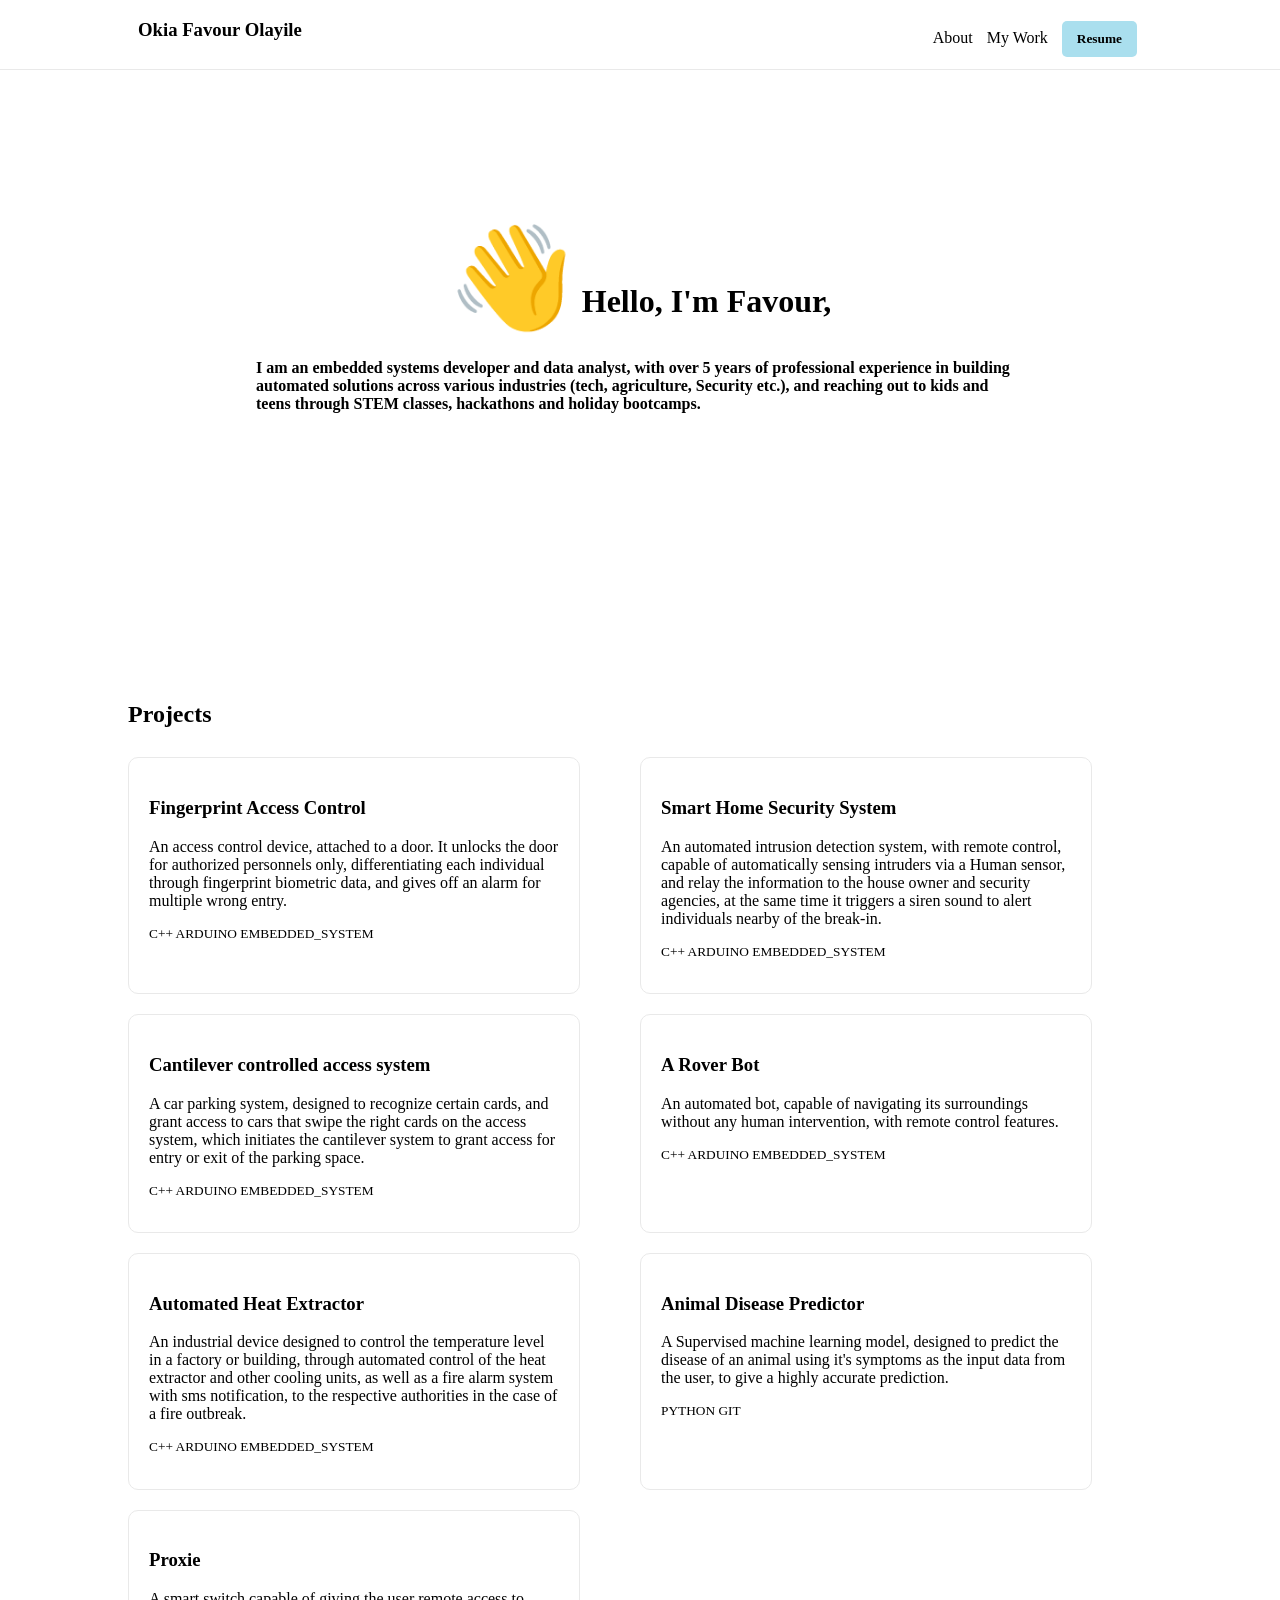
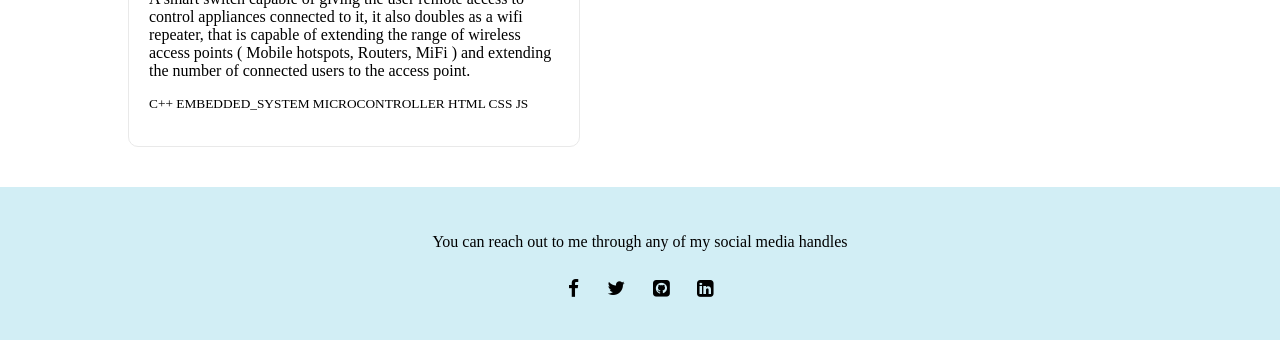
==== index.html @ 325d1ce6 "Bear minimum portfolio design" ====
<!DOCTYPE html>
<html lang="en">
<head>
    <meta charset="UTF-8">
    <meta http-equiv="X-UA-Compatible" content="IE=edge">
    <meta name="viewport" content="width=device-width, initial-scale=1.0">
    <title>Favour_Okia</title>
    <link rel="stylesheet" href="Css/stylesheet.css">
    <link rel="stylesheet" href="https://cdnjs.cloudflare.com/ajax/libs/font-awesome/4.7.0/css/font-awesome.min.css">
</head>
<body>
    <header>
        <nav>
            <div class="name">
                <h3>Okia Favour Olayile</h3>
            </div>
            <div class="cv">
                <ul>
                    <li><a href="https://www.linkedin.com/in/favour-okia-543a41171" target="_blank">About</a>  </li>
                    <li><a href="#project"> My Work</a> </li>
                    <li><button><a href="https://drive.google.com/file/d/12xyDOzSo4CTVZpITTt6WLTFbipsS4ER_/view?usp=drivesdk" target="_blank" rel="noopener noreferrer">
                        <b>Resume</b></a></button></li><a href="http://" target="_blank" rel="noopener noreferrer"></a>
                </ul>
                
            </div>
        </nav>
    </header>
    <main>
        <div class="main">
            <center><h1> <p class="emoji">&#128075</p> <b>Hello, I'm Favour,</b></h1></center>
            <h4> 
                I am an embedded systems developer and data analyst, with over 5 years of professional experience in building automated solutions across various industries (tech, agriculture, Security etc.), and reaching out to kids and teens through STEM classes, hackathons and holiday bootcamps.
            </h4>
        </div>
        <div id="project">
            <h2><b>Projects</b></h2>
            
            <div class="items">
                <div class="item">
                    <h3> Fingerprint Access Control </h3>
                    <span class="text">
                        <p> 
                            An access control device, attached to a door. It unlocks the door for authorized personnels only, differentiating each individual through fingerprint biometric data, and gives off an alarm for multiple wrong entry.
                        </p>
                    </span>
                    <span class="tools">
                        <p> C++ ARDUINO EMBEDDED_SYSTEM </p>
                    </span>
                </div>

                <div class="item">
                    <h3> Smart Home Security System </h3>
                    <span class="text">
                        <p> 
                            An automated intrusion detection system, with remote control, capable of automatically sensing intruders via a Human sensor, and relay the information to the house owner and security agencies, at the same time it triggers a siren sound to alert individuals nearby of the break-in.
                        </p>
                    </span>
                    <span class="tools">
                        <p> C++ ARDUINO EMBEDDED_SYSTEM </p>
                    </span>
                </div>

                <div class="item">
                    <h3> Cantilever controlled access system </h3>
                    <span class="text">
                        <p> 
                            A car parking system, designed to recognize certain cards, and grant access to cars that swipe the right cards on the access system, which initiates the cantilever system to grant access for entry or exit of the parking space.
                        </p>
                    </span>
                    <span class="tools">
                        <p> C++ ARDUINO EMBEDDED_SYSTEM </p>
                    </span>
                </div>

                <div class="item">
                    <h3> A Rover Bot </h3>
                    <span class="text">
                        <p> 
                            An automated bot, capable of navigating its surroundings without any human intervention, with remote control features.
                        </p>
                    </span>
                    <span class="tools">
                        <p> C++ ARDUINO EMBEDDED_SYSTEM </p>
                    </span>
                </div>

                <div class="item">
                    <h3> Automated Heat Extractor </h3>
                    <span class="text">
                        <p> 
                            An industrial device designed to control the temperature level in a factory or building, through automated control of the heat extractor and other cooling units, as well as a fire alarm system with sms notification, to the respective authorities in the case of a fire outbreak.
                        </p>
                    </span>
                    <span class="tools">
                        <p> C++ ARDUINO EMBEDDED_SYSTEM </p>
                    </span>
                </div>

                <div class="item">
                    <h3> Animal Disease Predictor </h3>
                    <span class="text">
                        <p> 
                            A Supervised machine learning model, designed to predict the disease of an animal using it's symptoms as the input data from the user, to give a highly accurate prediction.  
                        </p>
                    </span>
                    <span class="tools">
                        <p> PYTHON GIT </p>
                    </span>
                </div>

                <div class="item">
                    <h3> Proxie </h3>
                    <span class="text">
                        <p> 
                            A smart switch capable of giving the user remote access to control appliances connected to it, it also doubles as a wifi repeater, that is capable of extending the range of wireless access points ( Mobile hotspots, Routers, MiFi ) and extending the number of connected users to the access point.
                        </p>
                    </span>
                    <span class="tools">
                        <p> C++ EMBEDDED_SYSTEM MICROCONTROLLER HTML CSS JS </p>
                    </span>
                </div>
            </div>
        </div>
    </main>
    <footer> 
        <center>
            <p> You can reach out to me through any of my social media handles </p>
            <span class="icons">
                <a href="https://facebook.com/okia.favour" class="fa fa-facebook" target="_blank"></a>
                <a href="https://twitter.com/FavourOkia" class="fa fa-twitter" target="_blank"></a>
                <a href="https://github.com/Xemb-dev" class="fa fa-github-square" aria-hidden="true" target="_blank"></a>
                <a href="https://www.linkedin.com/in/favour-okia-543a41171" class="fa fa-linkedin-square" aria-hidden="true" target="_blank"></a>
            </span>
        </center>
    </footer>
</body>
</html>
---- Css/stylesheet.css ----
body{
    margin:0px;
    font-family: Notolight;
}
nav {   
    height: 4rem;
    padding: 0px 10% 5px 10%;
    display: grid;
    grid-template-columns: auto auto;
    justify-content: space-between;
    border-bottom-style:solid;
    border-bottom-color: rgb(233, 233, 233);
    border-bottom-width: 1px;
}
.name{
    width:fit-content;
    height: fit-content;
    margin-left:10px;
    
}
.cv{
    margin-right:10px;
    width:fit-content;
    height: fit-content;
}
.main{
    padding: 10% 20% 13% 20%;
    height: 100%;
    
    /* font-family: NotoReg; */
}
#project{
    margin-top: 100px;
    padding: 0px 10% 0px 10%;
}
.items{
    display: grid;
    grid-template-columns: auto auto;
    
}
.item{
    border: 1px solid  rgb(233, 233, 233);
    width: 80%; 
    margin: 10px 0px;
    padding:   20px;
    border-radius: 10px;
}
.tools{
    
    font-size: smaller;
}
.icons a{
    font-size:larger;
    margin: 12px;
}
a{
    text-decoration: none;
    color: black;
}
.emoji{
    font-size: 100px;
    padding: 0px;
    margin: 0px;
    display: inline;
}        
ul{
    list-style-type: none;
}
li{
    display: inline-block;
    margin: 5px;
}
button{
    margin:0px;
    border: 0px;
    padding: 10px 15px;
    border-radius: 5px;
    background-color: rgb(170, 223, 238);
}
b{
    font-family: NotoBold;
}
footer{
    height: 10%;
    background-color:  rgb(210, 238, 245);
    padding: 30px;
    margin-top: 30px;

}
@font-face {
    font-family: Noto;
    src: url("fonts/NotoSansJP-Medium.otf");
}
@font-face {
    font-family: NotoBold;
    src: url("fonts/NotoSansJP-Bold.otf");
}     
@font-face {
    font-family: Notolight;
    src: url("fonts/NotoSansJP-Thin.otf");
}
@font-face{
    font-family: NotoReg;
    src: url("Css/fonts/NotoSansJP-Light.otf");
}
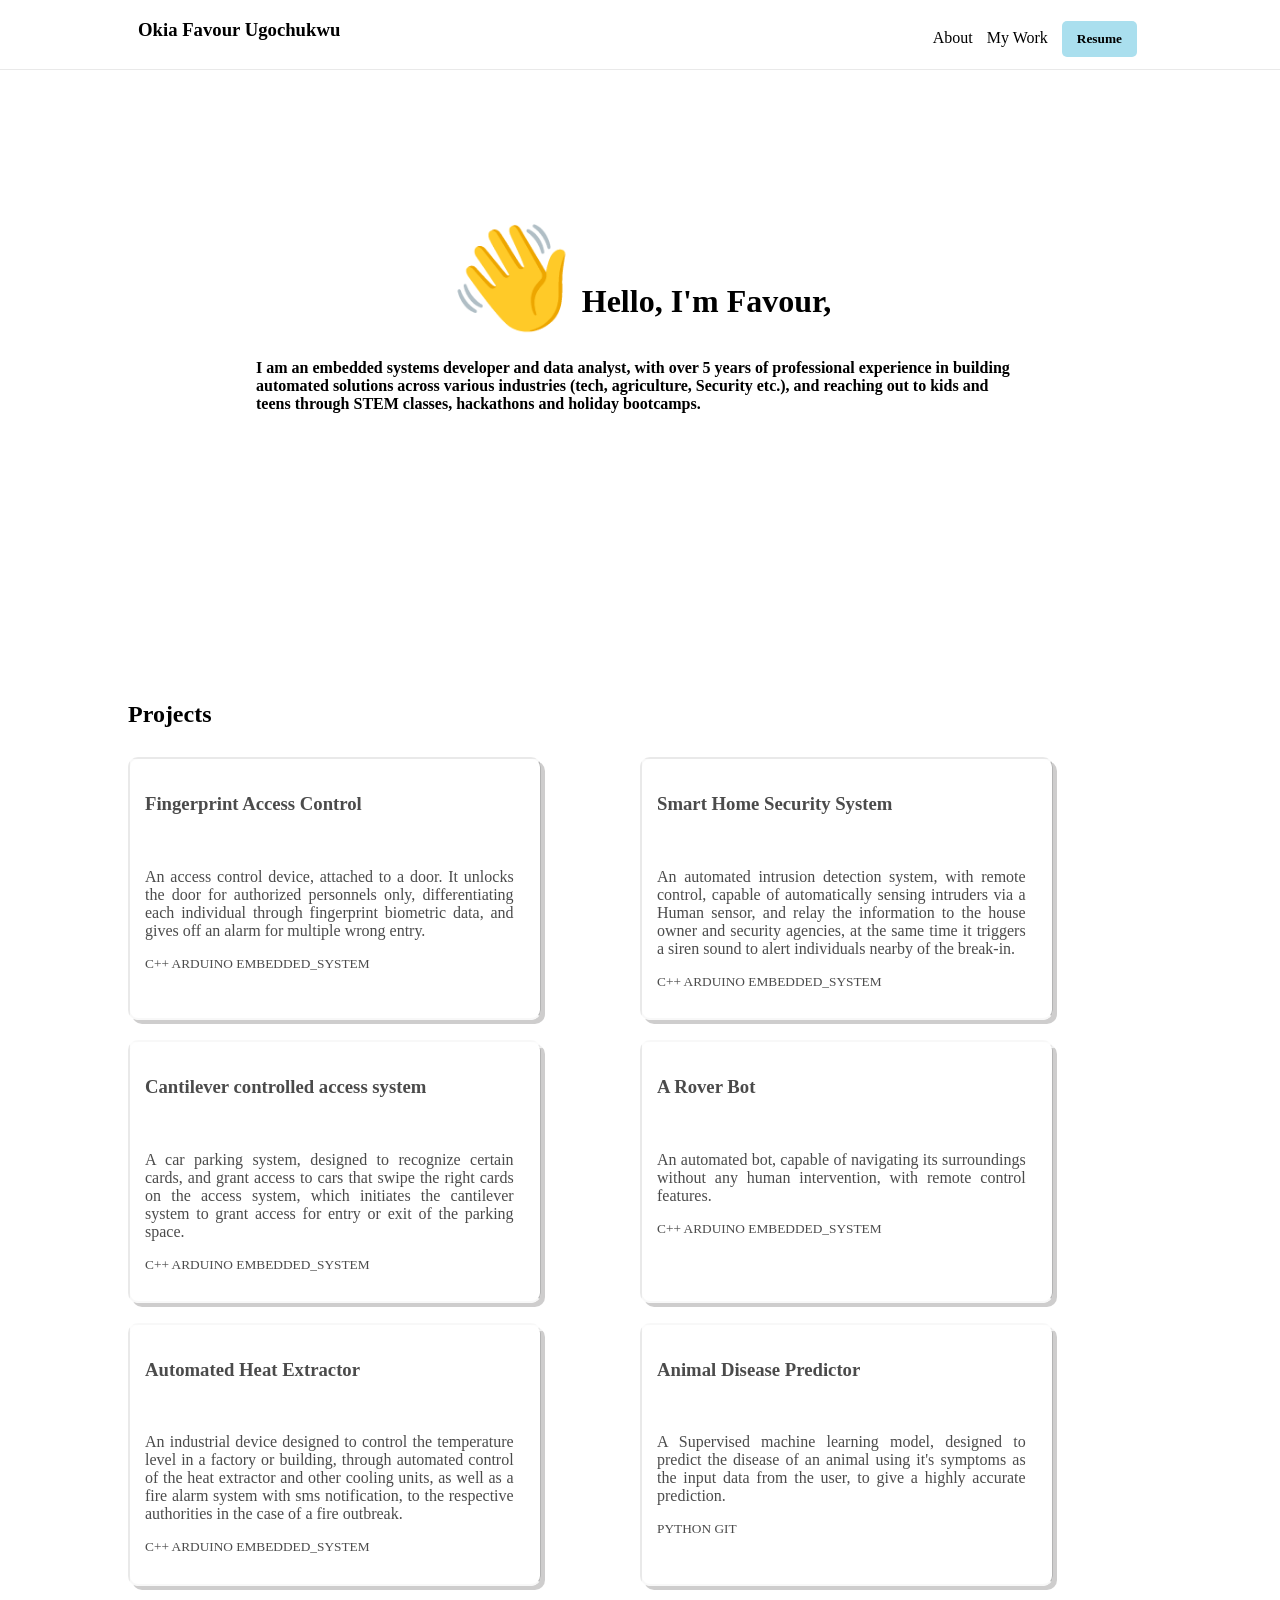
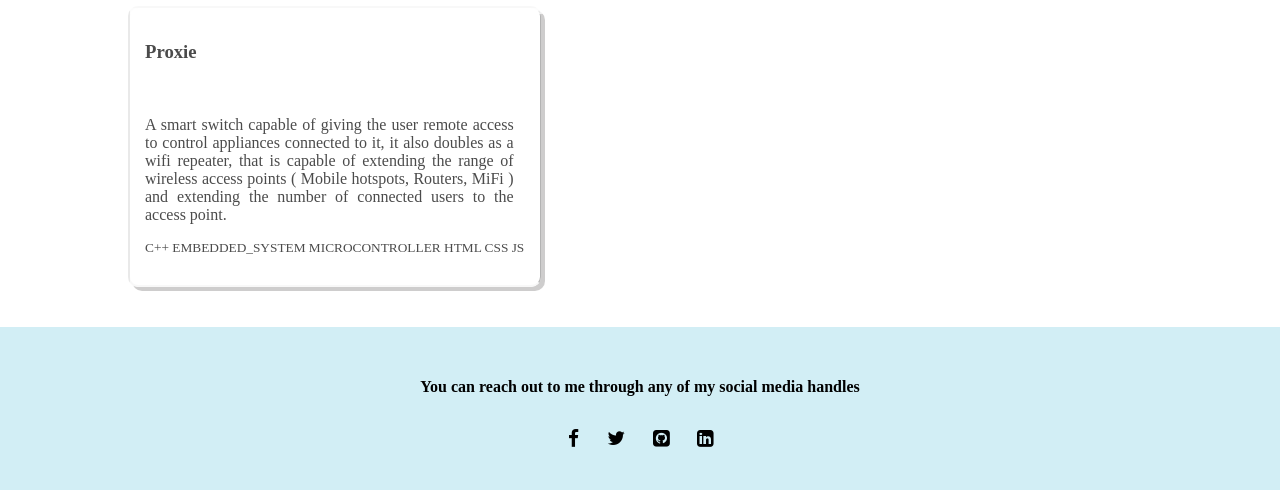
==== commit f9d209fb: "Added an image to the project cards" ====
--- a/index.html
+++ b/index.html
@@ -12,13 +12,13 @@
     <header>
         <nav>
             <div class="name">
-                <h3>Okia Favour Olayile</h3>
+                <h3>Okia Favour Ugochukwu</h3>
             </div>
             <div class="cv">
                 <ul>
                     <li><a href="https://www.linkedin.com/in/favour-okia-543a41171" target="_blank">About</a>  </li>
                     <li><a href="#project"> My Work</a> </li>
-                    <li><button><a href="https://drive.google.com/file/d/12xyDOzSo4CTVZpITTt6WLTFbipsS4ER_/view?usp=drivesdk" target="_blank" rel="noopener noreferrer">
+                    <li><button><a href="https://drive.google.com/file/d/1sebUvzsTL8lu3oclxyZmC59MXuoLOyDS/view?usp=share_link" target="_blank" rel="noopener noreferrer">
                         <b>Resume</b></a></button></li><a href="http://" target="_blank" rel="noopener noreferrer"></a>
                 </ul>
                 
@@ -31,100 +31,123 @@
             <h4> 
                 I am an embedded systems developer and data analyst, with over 5 years of professional experience in building automated solutions across various industries (tech, agriculture, Security etc.), and reaching out to kids and teens through STEM classes, hackathons and holiday bootcamps.
             </h4>
-        </div>
+          
+        </div>  
         <div id="project">
             <h2><b>Projects</b></h2>
             
             <div class="items">
-                <div class="item">
-                    <h3> Fingerprint Access Control </h3>
-                    <span class="text">
-                        <p> 
-                            An access control device, attached to a door. It unlocks the door for authorized personnels only, differentiating each individual through fingerprint biometric data, and gives off an alarm for multiple wrong entry.
-                        </p>
-                    </span>
-                    <span class="tools">
-                        <p> C++ ARDUINO EMBEDDED_SYSTEM </p>
-                    </span>
+                <div class="item" id="fingerprint">
+                    <div class="cover">
+                        <b><h3> Fingerprint Access Control </h3></b>
+                        <img src="/Images/remove_fingerprint-removebg-preview.png" alt="Fingerprint Access">
+                        <div class="text">
+                            <p> 
+                                An access control device, attached to a door. It unlocks the door for authorized personnels only, differentiating each individual through fingerprint biometric data, and gives off an alarm for multiple wrong entry.
+                            </p>
+                        </div>
+                        <div class="tools">
+                            <p> C++ ARDUINO EMBEDDED_SYSTEM </p>
+                        </div>
+                    </div>
                 </div>
 
-                <div class="item">
-                    <h3> Smart Home Security System </h3>
-                    <span class="text">
-                        <p> 
-                            An automated intrusion detection system, with remote control, capable of automatically sensing intruders via a Human sensor, and relay the information to the house owner and security agencies, at the same time it triggers a siren sound to alert individuals nearby of the break-in.
-                        </p>
-                    </span>
-                    <span class="tools">
-                        <p> C++ ARDUINO EMBEDDED_SYSTEM </p>
-                    </span>
+                <div class="item" id="smart_security">
+                    <div class="cover">
+                        <b><h3> Smart Home Security System </h3></b>
+                        <img src="/Images/Smart home system.webp" alt="Smart Home System">
+                        <div class="text">
+                            <p> 
+                                An automated intrusion detection system, with remote control, capable of automatically sensing intruders via a Human sensor, and relay the information to the house owner and security agencies, at the same time it triggers a siren sound to alert individuals nearby of the break-in.
+                            </p>
+                        </div>
+                        <div class="tools">
+                            <p> C++ ARDUINO EMBEDDED_SYSTEM </p>
+                        </div>
+                    </div>
                 </div>
 
-                <div class="item">
-                    <h3> Cantilever controlled access system </h3>
-                    <span class="text">
-                        <p> 
-                            A car parking system, designed to recognize certain cards, and grant access to cars that swipe the right cards on the access system, which initiates the cantilever system to grant access for entry or exit of the parking space.
-                        </p>
-                    </span>
-                    <span class="tools">
-                        <p> C++ ARDUINO EMBEDDED_SYSTEM </p>
-                    </span>
+                <div class="item" id="cantilever">
+                    <div class="cover">
+                        <b><h3> Cantilever controlled access system </h3></b>
+                        <img src="/Images/cantilever system.jpg" alt="Cantilever system" >
+                        <div class="text">
+                            <p> 
+                                A car parking system, designed to recognize certain cards, and grant access to cars that swipe the right cards on the access system, which initiates the cantilever system to grant access for entry or exit of the parking space.
+                            </p>
+                        </div>
+                        <div class="tools">
+                            <p> C++ ARDUINO EMBEDDED_SYSTEM </p>
+                        </div>
+                    </div>
                 </div>
 
-                <div class="item">
-                    <h3> A Rover Bot </h3>
-                    <span class="text">
-                        <p> 
-                            An automated bot, capable of navigating its surroundings without any human intervention, with remote control features.
-                        </p>
-                    </span>
-                    <span class="tools">
-                        <p> C++ ARDUINO EMBEDDED_SYSTEM </p>
-                    </span>
+                <div class="item" id="rover">
+                    <div class="cover">
+                        <b><h3> A Rover Bot </h3></b>
+                        <img src="/Images/rover drone.jpg" alt="Rover Drone">
+                        <div class="text">
+                            <p> 
+                                An automated bot, capable of navigating its surroundings without any human intervention, with remote control features.
+                            </p>
+                        </div>
+                        <div class="tools">
+                            <p> C++ ARDUINO EMBEDDED_SYSTEM </p>
+                        </div>
+                    </div>
                 </div>
 
-                <div class="item">
-                    <h3> Automated Heat Extractor </h3>
-                    <span class="text">
-                        <p> 
-                            An industrial device designed to control the temperature level in a factory or building, through automated control of the heat extractor and other cooling units, as well as a fire alarm system with sms notification, to the respective authorities in the case of a fire outbreak.
-                        </p>
-                    </span>
-                    <span class="tools">
-                        <p> C++ ARDUINO EMBEDDED_SYSTEM </p>
-                    </span>
+                <div class="item" id="extractor">
+                    <div class="cover">
+                        <b><h3> Automated Heat Extractor </h3></b>
+                        <img src="/Images/heat extractor fan.jpg" alt="Heat Extractor">
+                        <div class="text">
+                            <p> 
+                                An industrial device designed to control the temperature level in a factory or building, through automated control of the heat extractor and other cooling units, as well as a fire alarm system with sms notification, to the respective authorities in the case of a fire outbreak.
+                            </p>
+                        </div>
+                        <div class="tools">
+                            <p> C++ ARDUINO EMBEDDED_SYSTEM </p>
+                        </div>
+                    </div>
                 </div>
 
-                <div class="item">
-                    <h3> Animal Disease Predictor </h3>
-                    <span class="text">
-                        <p> 
-                            A Supervised machine learning model, designed to predict the disease of an animal using it's symptoms as the input data from the user, to give a highly accurate prediction.  
-                        </p>
-                    </span>
-                    <span class="tools">
-                        <p> PYTHON GIT </p>
-                    </span>
+                <div class="item" id="predictor">
+                    <div class="cover">
+                       
+                        <b><h3> Animal Disease Predictor </h3></b>
+                        <img src="/Images/Animal_Disease_AI.jpg" alt="Animal Disease">
+                        <div class="text">
+                            <p> 
+                                A Supervised machine learning model, designed to predict the disease of an animal using it's symptoms as the input data from the user, to give a highly accurate prediction.  
+                            </p>
+                        </div>
+                        <div class="tools">
+                            <p> PYTHON GIT </p>
+                        </div>
+                    </div>
                 </div>
 
-                <div class="item">
-                    <h3> Proxie </h3>
-                    <span class="text">
-                        <p> 
-                            A smart switch capable of giving the user remote access to control appliances connected to it, it also doubles as a wifi repeater, that is capable of extending the range of wireless access points ( Mobile hotspots, Routers, MiFi ) and extending the number of connected users to the access point.
-                        </p>
-                    </span>
-                    <span class="tools">
-                        <p> C++ EMBEDDED_SYSTEM MICROCONTROLLER HTML CSS JS </p>
-                    </span>
+                <div class="item" id="proxie">
+                    <div class="cover">
+                        <b><h3> Proxie </h3></b>
+                        <img src="/Images/smart switch.jpg" alt="Proxie">
+                        <div class="text">
+                            <p> 
+                                A smart switch capable of giving the user remote access to control appliances connected to it, it also doubles as a wifi repeater, that is capable of extending the range of wireless access points ( Mobile hotspots, Routers, MiFi ) and extending the number of connected users to the access point.
+                            </p>
+                        </div>
+                        <div class="tools">
+                            <p> C++ EMBEDDED_SYSTEM MICROCONTROLLER HTML CSS JS </p>
+                        </div>
+                    </div>
                 </div>
             </div>
         </div>
     </main>
     <footer> 
         <center>
-            <p> You can reach out to me through any of my social media handles </p>
+            <h4> You can reach out to me through any of my social media handles </h4>
             <span class="icons">
                 <a href="https://facebook.com/okia.favour" class="fa fa-facebook" target="_blank"></a>
                 <a href="https://twitter.com/FavourOkia" class="fa fa-twitter" target="_blank"></a>
--- a/Css/stylesheet.css
+++ b/Css/stylesheet.css
@@ -1,6 +1,9 @@
 body{
     margin:0px;
     font-family: Notolight;
+}
+p{
+    font-family: NotoReg;
 }
 nav {   
     height: 4rem;
@@ -36,14 +39,16 @@
 .items{
     display: grid;
     grid-template-columns: auto auto;
-    
 }
 .item{
-    border: 1px solid  rgb(233, 233, 233);
+    border: 2px solid  rgb(233, 233, 233);
     width: 80%; 
     margin: 10px 0px;
-    padding:   20px;
     border-radius: 10px;
+    border-right: 1px solid black;
+    
+    box-shadow: darkgray;
+    box-shadow:4px 4px rgb(92, 88, 88);
 }
 .tools{
     
@@ -52,6 +57,18 @@
 .icons a{
     font-size:larger;
     margin: 12px;
+}
+.text, .tools{
+    background-color: white;
+    opacity: 1;
+}
+.text{
+    width: 90%;
+    text-align: justify;
+}
+.item h3{
+    background-color: white;
+    opacity: 1;
 }
 a{
     text-decoration: none;
@@ -62,7 +79,81 @@
     padding: 0px;
     margin: 0px;
     display: inline;
+    
+    transition: font-size 0.5s ease-in-out;
+    /* transition-property: size;
+    transition-delay: 0.5s;
+    transition-timing-function: ease-in-out; */
+}
+.emoji:hover{
+    font-size:115px;
+    cursor: pointer;
+    
+}
+.cover{
+    padding:   15px;
+    background-color: white;
+    opacity: 0.7;
+    width: 100%;
+    height: 100%;
+}
+.cover img{
+    
+    opacity: 0;
+    width:0px;
+    height: 0px;
+    transition: opacity 1s ease-in-out;
+    transition: width 1s ease-in-out;
+    transition: height 0.8s ease-in-out;
+    /* transition-property: display;
+    transition-delay: 2s;
+    transition-duration:900ms; */
+}
+#fingerprint:hover img{
+    width: 70%;
+    height: 35%;
+    opacity:1;
+    display: block;
+    
+
 }        
+#smart_security:hover img{
+    width: 70%;
+    height: 35%;
+    opacity:1;
+    display: block;
+}
+#cantilever:hover img{
+    width: 70%;
+    height: 35%;
+    opacity:1;
+    display: block;
+    
+}
+#rover:hover img{
+    width: 70%;
+    height: 35%;
+    opacity:1;
+    display: block;
+}
+#extractor:hover img{
+    width: 70%;
+    height: 35%;
+    opacity:1;
+    display: block;
+}
+#predictor:hover img{
+    width: 70%;
+    height: 35%;
+    opacity:1;
+    display:block;
+}
+#proxie:hover img{
+    width: 70%;
+    height: 35%;
+    opacity:1;
+    display:block;
+}
 ul{
     list-style-type: none;
 }
